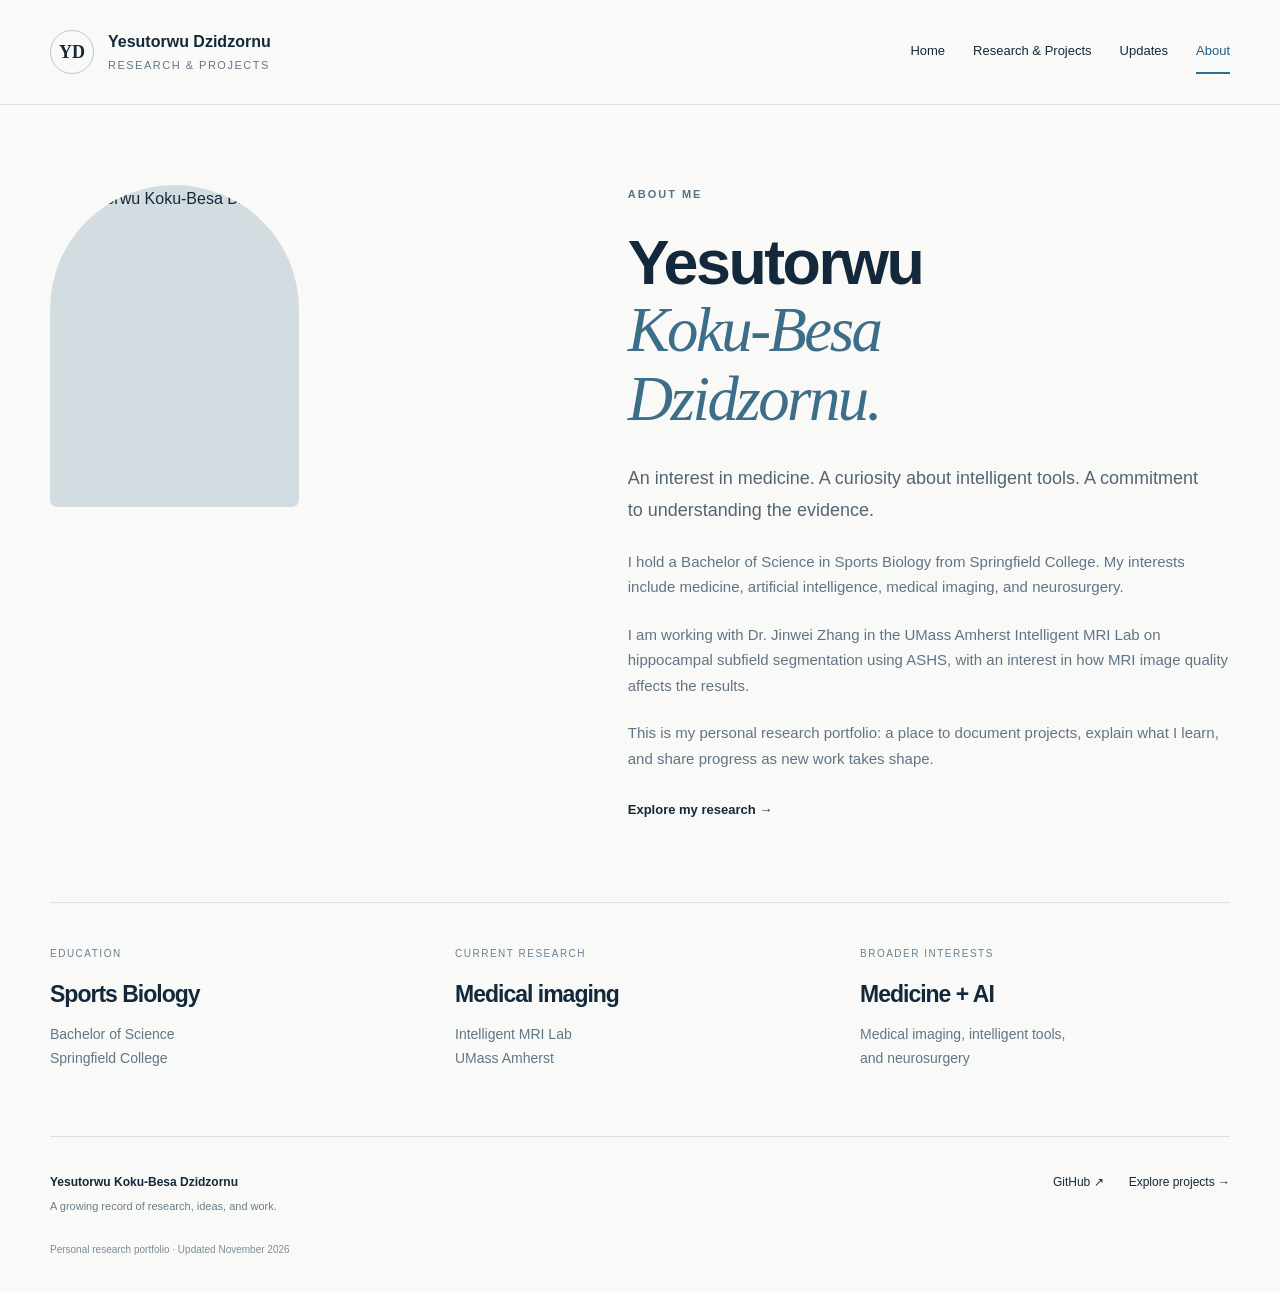
==== about.html @ c75ca109 "Publish personal research hub with projects, updates and biography" ====
<!doctype html><html lang="en"><head><meta charset="utf-8"><meta name="viewport" content="width=device-width,initial-scale=1"><title>About | Yesutorwu Dzidzornu</title><meta name="description" content="Research and projects by Yesutorwu Koku-Besa Dzidzornu. Exploring medical imaging, computational reproducibility, and artificial intelligence."><link rel="stylesheet" href="assets/style.css"><link rel="icon" href="assets/icon.svg"><link rel="canonical" href="https://yesutorwu.github.io/about.html"><meta property="og:title" content="About | Yesutorwu Dzidzornu"><meta property="og:description" content="A personal home for research, projects, and progress."><meta property="og:type" content="website"><meta property="og:url" content="https://yesutorwu.github.io/about.html"><meta property="og:image" content="https://yesutorwu.github.io/mri-segmentation-research/assets/images/yesutorwu-portrait.png"></head><body><a class="skip" href="#main">Skip to content</a><header><div class="wrap nav"><a class="brand" href="index.html"><span class="mark">YD</span><span>Yesutorwu Dzidzornu<small>Research & Projects</small></span></a><nav aria-label="Main navigation"><a href="index.html">Home</a><a href="projects.html">Research & Projects</a><a href="updates.html">Updates</a><a href="about.html" aria-current="page">About</a></nav></div></header><main id="main"><section class="wrap about-grid section"><figure class="portrait"><img src="https://yesutorwu.github.io/mri-segmentation-research/assets/images/yesutorwu-portrait.png" width="914" height="1180" alt="Yesutorwu Koku-Besa Dzidzornu"></figure><div><p class="eyebrow">ABOUT ME</p><h1>Yesutorwu<br><em>Koku-Besa<br>Dzidzornu.</em></h1><p class="intro">An interest in medicine. A curiosity about intelligent tools. A commitment to understanding the evidence.</p><p>I hold a Bachelor of Science in Sports Biology from Springfield College. My interests include medicine, artificial intelligence, medical imaging, and neurosurgery.</p><p>I am working with Dr. Jinwei Zhang in the UMass Amherst Intelligent MRI Lab on hippocampal subfield segmentation using ASHS, with an interest in how MRI image quality affects the results.</p><p>This is my personal research portfolio: a place to document projects, explain what I learn, and share progress as new work takes shape.</p><a class="text-link" href="projects.html">Explore my research →</a></div></section><section class="wrap facts"><div><span>EDUCATION</span><h2>Sports Biology</h2><p>Bachelor of Science<br>Springfield College</p></div><div><span>CURRENT RESEARCH</span><h2>Medical imaging</h2><p>Intelligent MRI Lab<br>UMass Amherst</p></div><div><span>BROADER INTERESTS</span><h2>Medicine + AI</h2><p>Medical imaging, intelligent tools,<br>and neurosurgery</p></div></section></main><footer class="wrap"><div><strong>Yesutorwu Koku-Besa Dzidzornu</strong><p>A growing record of research, ideas, and work.</p></div><div><a href="https://github.com/yesutorwu">GitHub ↗</a><a href="projects.html">Explore projects →</a></div><small>Personal research portfolio · Updated November 2026</small></footer></body></html>
---- assets/style.css ----
*{box-sizing:border-box}html{scroll-behavior:smooth}body{margin:0;background:#f9faf8;color:#14283b;font-family:Inter,-apple-system,BlinkMacSystemFont,"Segoe UI",sans-serif;line-height:1.7}a{color:inherit;text-decoration:none}a:hover{color:#286b9c}a:focus-visible{outline:3px solid #2b7fbd;outline-offset:5px}img{display:block;max-width:100%;height:auto}h1,h2,h3,p,figure{margin:0}p+p{margin-top:18px}.wrap{width:min(1180px,calc(100% - 64px));margin:auto}header{background:#f9faf8;border-bottom:1px solid #dce3e6}.nav{display:flex;justify-content:space-between;align-items:center;gap:30px;min-height:104px}.brand{display:flex;align-items:center;gap:14px;font-weight:650;line-height:1.35}.brand small{display:block;font-size:11px;letter-spacing:1.5px;text-transform:uppercase;font-weight:400;margin-top:6px;color:#627585}.mark{display:grid;place-items:center;width:44px;height:44px;border:1px solid #b9c8d3;border-radius:50%;font-family:Georgia,serif;font-size:18px}nav{display:flex;gap:28px;font-size:13px}nav a{padding:10px 0}nav a[aria-current]{border-bottom:2px solid #2d6d99;color:#205c86}.skip{position:absolute;top:-80px;background:white;padding:12px;z-index:5}.skip:focus{top:5px}.eyebrow{font-size:11px;letter-spacing:2px;font-weight:650;color:#557387;margin-bottom:25px}h1{font-size:clamp(40px,4.9vw,68px);line-height:1.08;letter-spacing:-2.5px;font-weight:550}h1 em{font-family:Georgia,serif;font-weight:400;color:#3d6d88}h2{font-size:34px;font-weight:550;letter-spacing:-1px;line-height:1.2}h3{font-size:31px;font-weight:550;letter-spacing:-.8px;line-height:1.2}.intro{font-size:18px;color:#536574;max-width:590px;line-height:1.8;margin-top:28px}.hero{display:grid;grid-template-columns:1.25fr .85fr;gap:90px;align-items:center;padding:75px 0 80px}.portrait{position:relative;max-width:440px;justify-self:end;overflow:hidden;border-radius:140px 140px 8px 8px;background:#d3dce1}.portrait img{width:100%}.portrait figcaption{position:absolute;bottom:0;left:0;right:0;background:linear-gradient(transparent,rgba(12,31,48,.92));padding:50px 28px 26px;color:#fff}.portrait figcaption span{display:block;font-size:11px;letter-spacing:1px}.portrait figcaption strong{font-weight:500;font-family:Georgia,serif;font-size:23px}.buttons{display:flex;align-items:center;gap:26px;margin:32px 0}.button{display:inline-flex;gap:30px;align-items:center;background:#172f44;color:white;padding:14px 22px;border-radius:4px;font-size:13px;font-weight:600}.button:hover{background:#286b9c;color:white}.text-link{font-size:13px;font-weight:650;display:inline-block}.affiliation{border-top:1px solid #dce3e6;padding-top:20px;font-size:12px}.affiliation span{display:block;font-size:10px;color:#6c7b85;letter-spacing:1px;text-transform:uppercase;margin-bottom:5px}.interest-strip{background:#eaf0f3;border-top:1px solid #dce3e6;border-bottom:1px solid #dce3e6}.interest-strip .wrap{display:flex;align-items:center;justify-content:space-between;gap:20px;padding-block:23px}.interest-strip span{font-size:10px;letter-spacing:1.5px;color:#647d90}.interest-strip b{font-size:14px;font-weight:500}.section{padding-top:80px;padding-bottom:80px}.section-head{display:flex;justify-content:space-between;align-items:end;margin-bottom:38px}.project{display:grid;grid-template-columns:1fr 1fr;border:1px solid #dae3e9;border-radius:8px;overflow:hidden;background:white}.project-image{position:relative;display:flex;align-items:center;background:#102638;padding:34px}.project-image img{width:100%;height:auto;max-height:370px;object-fit:contain}.project-image>span{position:absolute;top:18px;left:24px;font-size:10px;letter-spacing:1.8px;color:#bdd2e1}.project-copy{padding:40px}.tags{display:flex;flex-wrap:wrap;gap:8px;margin-bottom:20px}.tags span{padding:4px 10px;border:1px solid #dce5ec;border-radius:20px;font-size:10px;color:#527388}.project-copy p{font-size:14px;margin-top:20px;color:#637382}.result{border-left:2px solid #5a8a9e;padding-left:14px;margin:24px 0}.result strong{display:block;font-size:12px;font-weight:600}.result span{display:block;font-size:11px;color:#647583;margin-top:4px}.project-copy .text-link{display:flex;justify-content:space-between;border-top:1px solid #e5eaed;padding-top:18px}.note-band{background:#142c40;color:#f7fafc;padding:70px 0}.note-grid{display:grid;grid-template-columns:1fr 2fr;gap:70px}.note-band .eyebrow{color:#8fbbd4}.note-band h2{font-family:Georgia,serif;font-weight:400;font-size:38px;line-height:1.3}.note-band p:not(.eyebrow){color:#b7c7d1;margin-top:24px;max-width:650px;font-size:15px}.latest{display:flex;align-items:center;justify-content:space-between;gap:50px}.latest p:not(.eyebrow){max-width:650px;margin-top:20px;color:#627484;font-size:15px}.button.light{background:#e7eef3;color:#204b6a;white-space:nowrap}footer{border-top:1px solid #d6e0e6;padding:35px 0;display:grid;grid-template-columns:1fr auto;gap:25px;font-size:12px}footer p{font-size:11px;color:#6c7d89;margin-top:5px}footer a{margin-left:25px}footer small{grid-column:1/-1;font-size:10px;color:#7c8b95}.page-head{padding-top:75px;padding-bottom:20px}.projects-list{padding-top:40px}.future{display:flex;gap:32px;align-items:center;border-top:1px solid #dbe3e9;margin-top:60px;padding-top:35px}.future-number{font-size:10px;letter-spacing:2px;color:#678195}.future h2{font-size:25px}.future p{color:#697b88;font-size:14px;max-width:720px;margin-top:12px}.future-arrow{font-size:36px;margin-left:auto;color:#8ea5b4}.about-grid{display:grid;grid-template-columns:.9fr 1.1fr;gap:85px;align-items:start}.about-grid .portrait{justify-self:start}.about-grid p:not(.intro):not(.eyebrow){margin-top:22px;color:#627484;font-size:15px}.about-grid .text-link{margin-top:28px}.facts{display:grid;grid-template-columns:repeat(3,1fr);border-top:1px solid #d6e0e6;padding-top:35px;padding-bottom:65px;gap:35px}.facts span{font-size:10px;letter-spacing:1.5px;color:#688094}.facts h2{font-size:23px;margin:15px 0}.facts p{color:#617684;font-size:14px}.updates{padding:30px 0 80px}.updates article{display:grid;grid-template-columns:200px 1fr;gap:50px;border-top:1px solid #d6e0e6;padding:38px 0}.date{font-size:11px;letter-spacing:1px}.date span{display:block;color:#7e929f;font-size:9px;margin-top:10px}.updates h2{font-size:28px}.updates p{margin-top:20px;font-size:15px;color:#617584;max-width:750px}.updates .text-link{margin-top:22px}@media(max-width:850px){.wrap{width:calc(100% - 40px)}.nav{flex-wrap:wrap;gap:10px;padding:20px 0}nav{width:100%;justify-content:space-between;gap:12px;font-size:12px}.hero{gap:35px;padding:45px 0 55px}.hero h1{font-size:46px}.intro{font-size:16px}.buttons{flex-wrap:wrap;gap:15px}.portrait{border-radius:80px 80px 6px 6px}.project-copy{padding:25px}h3{font-size:25px}.project-image{padding:20px}.note-grid{gap:30px;grid-template-columns:.7fr 2fr}.about-grid{gap:35px}.interest-strip .wrap{flex-wrap:wrap}.interest-strip span{width:100%}.latest{align-items:start;flex-direction:column;gap:25px}}@media(max-width:580px){h1{font-size:45px;letter-spacing:-1.5px}.hero{grid-template-columns:1fr}.hero h1{font-size:48px}.portrait{max-width:340px;justify-self:center;width:100%}.hero .portrait{margin-top:10px}.section{padding-top:50px;padding-bottom:50px}h2{font-size:29px}.section-head{display:block}.section-head>a{margin-top:20px}.project{grid-template-columns:1fr}.project-image{min-height:250px;padding:35px 25px 20px}.project-image img{max-height:280px}.project-copy{padding:28px}.interest-strip b{font-size:12px}.note-grid{grid-template-columns:1fr;gap:10px}.note-band{padding:45px 0}.note-band h2{font-size:29px}.note-band .eyebrow{margin-bottom:10px}.about-grid{grid-template-columns:1fr}.about-grid .portrait{max-width:280px;justify-self:center}.facts{grid-template-columns:1fr;gap:30px}.facts>div{border-bottom:1px solid #d6e0e6;padding-bottom:20px}.updates article{grid-template-columns:1fr;gap:18px}.date span{display:inline-block;margin:0 0 0 15px}.updates h2{font-size:25px}.future{align-items:start;gap:15px}.future-number{padding-top:8px}.future-arrow{display:none}.page-head{padding-top:45px}footer{grid-template-columns:1fr}footer a{margin:0 25px 0 0}}@media(prefers-reduced-motion:reduce){html{scroll-behavior:auto}}
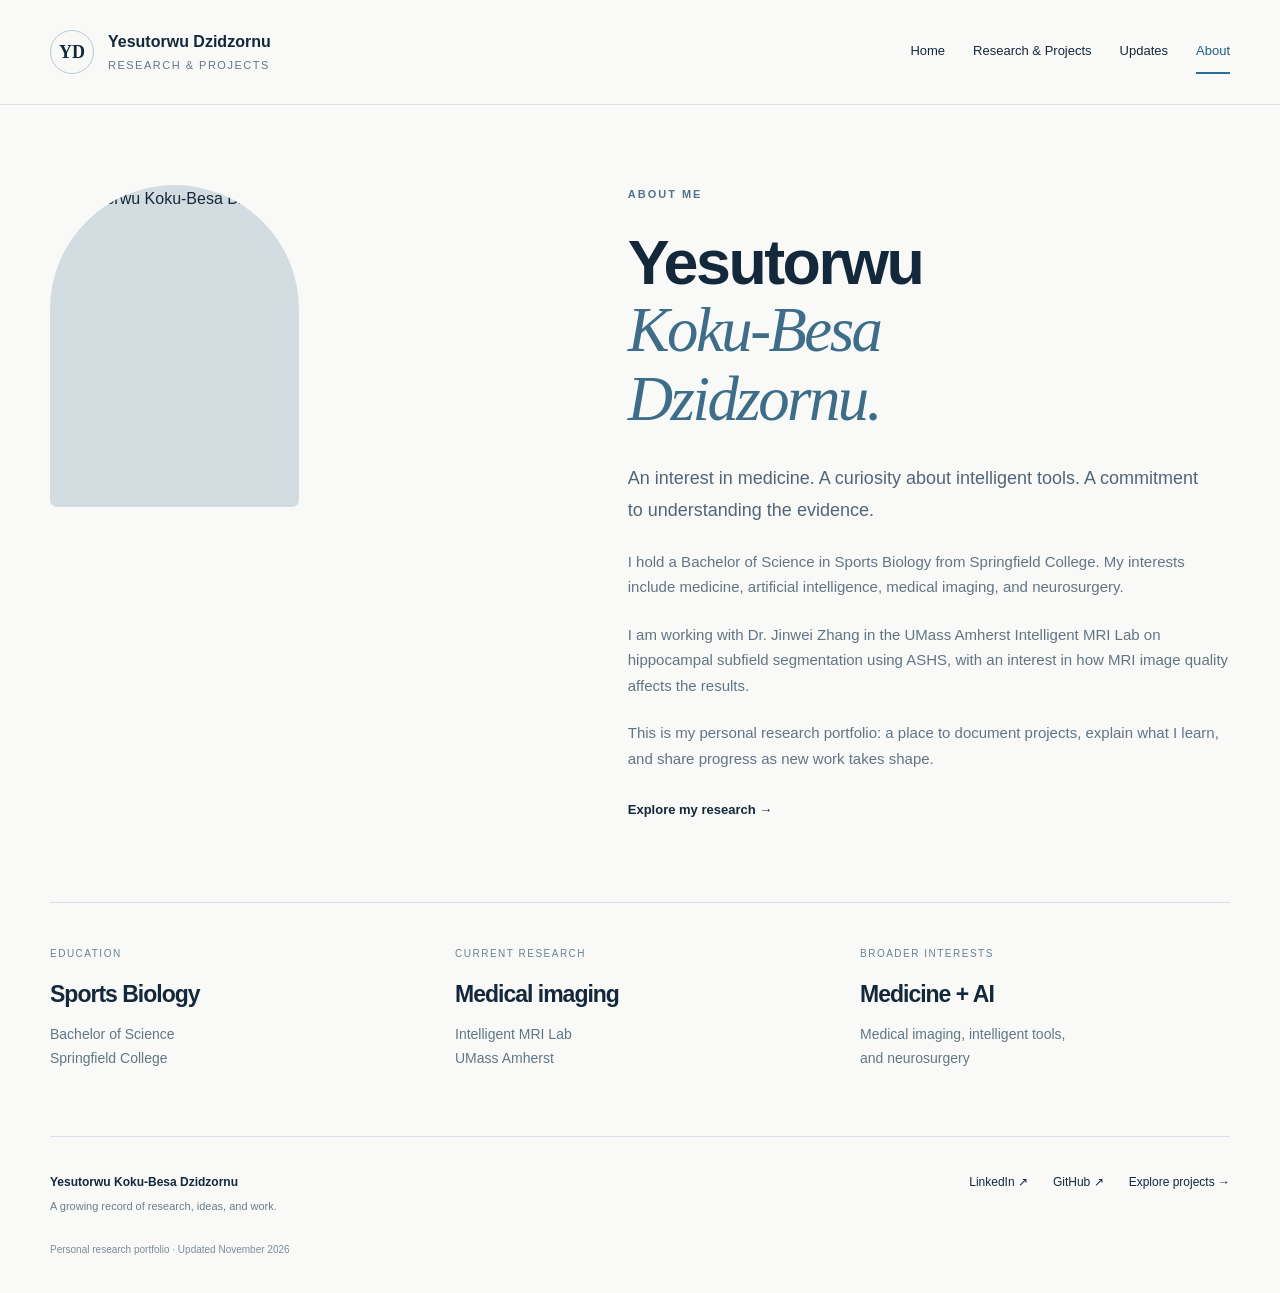
==== commit c47e2d7d: "Add LinkedIn and GitHub profile links" ====
--- a/about.html
+++ b/about.html
@@ -1 +1 @@
-<!doctype html><html lang="en"><head><meta charset="utf-8"><meta name="viewport" content="width=device-width,initial-scale=1"><title>About | Yesutorwu Dzidzornu</title><meta name="description" content="Research and projects by Yesutorwu Koku-Besa Dzidzornu. Exploring medical imaging, computational reproducibility, and artificial intelligence."><link rel="stylesheet" href="assets/style.css"><link rel="icon" href="assets/icon.svg"><link rel="canonical" href="https://yesutorwu.github.io/about.html"><meta property="og:title" content="About | Yesutorwu Dzidzornu"><meta property="og:description" content="A personal home for research, projects, and progress."><meta property="og:type" content="website"><meta property="og:url" content="https://yesutorwu.github.io/about.html"><meta property="og:image" content="https://yesutorwu.github.io/mri-segmentation-research/assets/images/yesutorwu-portrait.png"></head><body><a class="skip" href="#main">Skip to content</a><header><div class="wrap nav"><a class="brand" href="index.html"><span class="mark">YD</span><span>Yesutorwu Dzidzornu<small>Research & Projects</small></span></a><nav aria-label="Main navigation"><a href="index.html">Home</a><a href="projects.html">Research & Projects</a><a href="updates.html">Updates</a><a href="about.html" aria-current="page">About</a></nav></div></header><main id="main"><section class="wrap about-grid section"><figure class="portrait"><img src="https://yesutorwu.github.io/mri-segmentation-research/assets/images/yesutorwu-portrait.png" width="914" height="1180" alt="Yesutorwu Koku-Besa Dzidzornu"></figure><div><p class="eyebrow">ABOUT ME</p><h1>Yesutorwu<br><em>Koku-Besa<br>Dzidzornu.</em></h1><p class="intro">An interest in medicine. A curiosity about intelligent tools. A commitment to understanding the evidence.</p><p>I hold a Bachelor of Science in Sports Biology from Springfield College. My interests include medicine, artificial intelligence, medical imaging, and neurosurgery.</p><p>I am working with Dr. Jinwei Zhang in the UMass Amherst Intelligent MRI Lab on hippocampal subfield segmentation using ASHS, with an interest in how MRI image quality affects the results.</p><p>This is my personal research portfolio: a place to document projects, explain what I learn, and share progress as new work takes shape.</p><a class="text-link" href="projects.html">Explore my research →</a></div></section><section class="wrap facts"><div><span>EDUCATION</span><h2>Sports Biology</h2><p>Bachelor of Science<br>Springfield College</p></div><div><span>CURRENT RESEARCH</span><h2>Medical imaging</h2><p>Intelligent MRI Lab<br>UMass Amherst</p></div><div><span>BROADER INTERESTS</span><h2>Medicine + AI</h2><p>Medical imaging, intelligent tools,<br>and neurosurgery</p></div></section></main><footer class="wrap"><div><strong>Yesutorwu Koku-Besa Dzidzornu</strong><p>A growing record of research, ideas, and work.</p></div><div><a href="https://github.com/yesutorwu">GitHub ↗</a><a href="projects.html">Explore projects →</a></div><small>Personal research portfolio · Updated November 2026</small></footer></body></html>+<!doctype html><html lang="en"><head><meta charset="utf-8"><meta name="viewport" content="width=device-width,initial-scale=1"><title>About | Yesutorwu Dzidzornu</title><meta name="description" content="Research and projects by Yesutorwu Koku-Besa Dzidzornu. Exploring medical imaging, computational reproducibility, and artificial intelligence."><link rel="stylesheet" href="assets/style.css"><link rel="icon" href="assets/icon.svg"><link rel="canonical" href="https://yesutorwu.github.io/about.html"><meta property="og:title" content="About | Yesutorwu Dzidzornu"><meta property="og:description" content="A personal home for research, projects, and progress."><meta property="og:type" content="website"><meta property="og:url" content="https://yesutorwu.github.io/about.html"><meta property="og:image" content="https://yesutorwu.github.io/mri-segmentation-research/assets/images/yesutorwu-portrait.png"></head><body><a class="skip" href="#main">Skip to content</a><header><div class="wrap nav"><a class="brand" href="index.html"><span class="mark">YD</span><span>Yesutorwu Dzidzornu<small>Research & Projects</small></span></a><nav aria-label="Main navigation"><a href="index.html">Home</a><a href="projects.html">Research & Projects</a><a href="updates.html">Updates</a><a href="about.html" aria-current="page">About</a></nav></div></header><main id="main"><section class="wrap about-grid section"><figure class="portrait"><img src="https://yesutorwu.github.io/mri-segmentation-research/assets/images/yesutorwu-portrait.png" width="914" height="1180" alt="Yesutorwu Koku-Besa Dzidzornu"></figure><div><p class="eyebrow">ABOUT ME</p><h1>Yesutorwu<br><em>Koku-Besa<br>Dzidzornu.</em></h1><p class="intro">An interest in medicine. A curiosity about intelligent tools. A commitment to understanding the evidence.</p><p>I hold a Bachelor of Science in Sports Biology from Springfield College. My interests include medicine, artificial intelligence, medical imaging, and neurosurgery.</p><p>I am working with Dr. Jinwei Zhang in the UMass Amherst Intelligent MRI Lab on hippocampal subfield segmentation using ASHS, with an interest in how MRI image quality affects the results.</p><p>This is my personal research portfolio: a place to document projects, explain what I learn, and share progress as new work takes shape.</p><a class="text-link" href="projects.html">Explore my research →</a></div></section><section class="wrap facts"><div><span>EDUCATION</span><h2>Sports Biology</h2><p>Bachelor of Science<br>Springfield College</p></div><div><span>CURRENT RESEARCH</span><h2>Medical imaging</h2><p>Intelligent MRI Lab<br>UMass Amherst</p></div><div><span>BROADER INTERESTS</span><h2>Medicine + AI</h2><p>Medical imaging, intelligent tools,<br>and neurosurgery</p></div></section></main><footer class="wrap"><div><strong>Yesutorwu Koku-Besa Dzidzornu</strong><p>A growing record of research, ideas, and work.</p></div><div><a href="https://www.linkedin.com/in/dkbyesutorwu/">LinkedIn ↗</a><a href="https://github.com/yesutorwu">GitHub ↗</a><a href="projects.html">Explore projects →</a></div><small>Personal research portfolio · Updated November 2026</small></footer></body></html>
